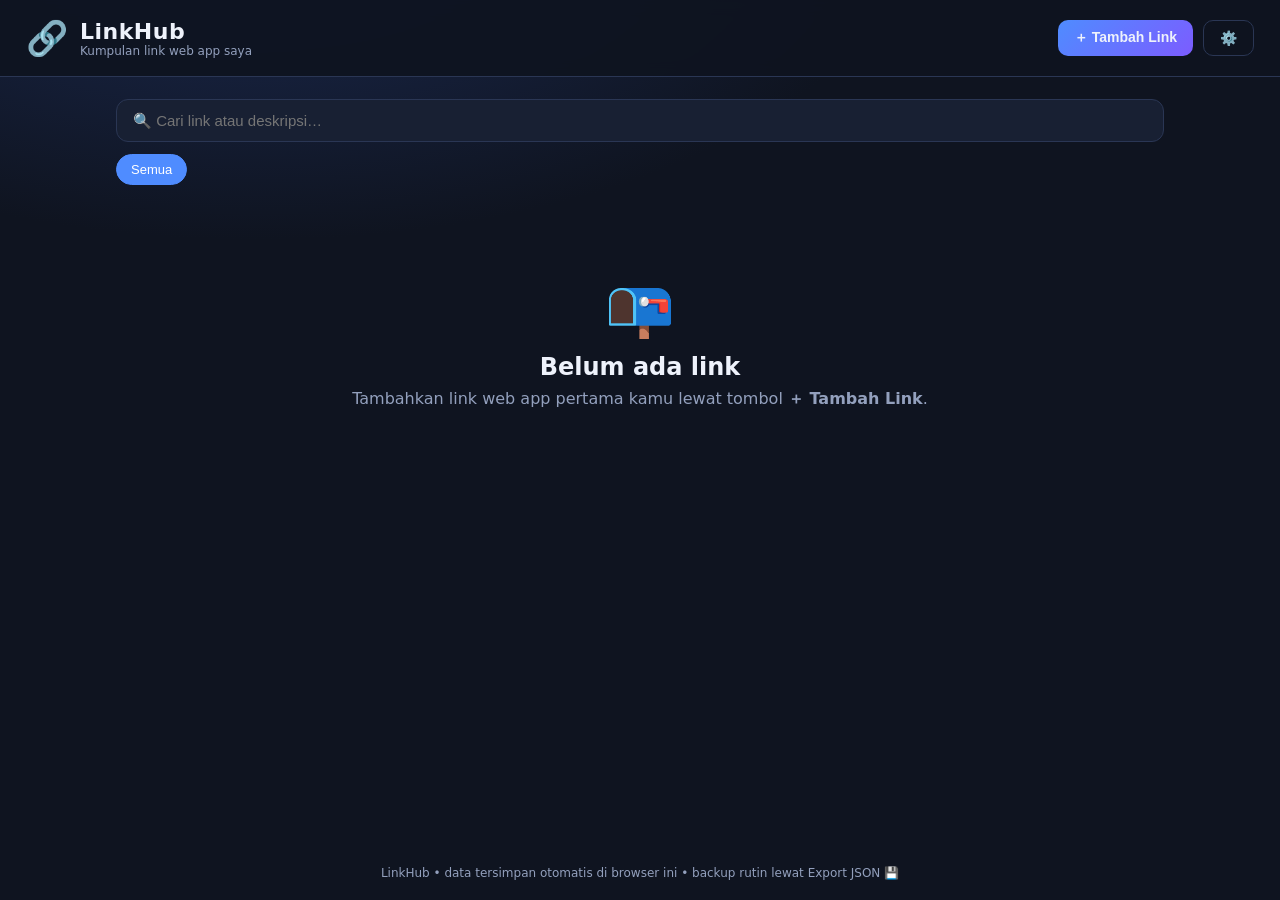
==== index.html @ d2654d08 "LinkHub: dashboard kumpulan link web app" ====
<!DOCTYPE html>
<html lang="id">
<head>
<meta charset="UTF-8">
<meta name="viewport" content="width=device-width, initial-scale=1.0">
<title>LinkHub — Kumpulan Link Web App</title>
<meta name="description" content="Dashboard kumpulan link web app saya">
<link rel="stylesheet" href="styles.css">
</head>
<body>

<header class="topbar">
  <div class="brand">
    <span class="logo">🔗</span>
    <div>
      <h1>LinkHub</h1>
      <p>Kumpulan link web app saya</p>
    </div>
  </div>
  <div class="actions">
    <button id="btnAdd" class="btn primary">＋ Tambah Link</button>
    <div class="menu-wrap">
      <button id="btnMenu" class="btn ghost" title="Pengaturan">⚙️</button>
      <div id="menu" class="dropdown hidden">
        <button id="btnExport">⬇️ Export data (JSON)</button>
        <button id="btnImport">⬆️ Import data (JSON)</button>
        <button id="btnReset" class="danger">🗑️ Reset semua data</button>
      </div>
    </div>
  </div>
</header>

<main>
  <div class="toolbar">
    <input id="search" type="search" placeholder="🔍 Cari link atau deskripsi…" autocomplete="off">
    <div id="chips" class="chips"></div>
  </div>

  <div id="empty" class="empty hidden">
    <div class="empty-icon">📭</div>
    <h2>Belum ada link</h2>
    <p>Tambahkan link web app pertama kamu lewat tombol <b>＋ Tambah Link</b>.</p>
  </div>

  <div id="grid" class="grid"></div>
</main>

<footer>
  <p>LinkHub • data tersimpan otomatis di browser ini • backup rutin lewat Export JSON 💾</p>
</footer>

<!-- Modal tambah / edit -->
<div id="modal" class="modal hidden">
  <div class="modal-card">
    <h2 id="modalTitle">Tambah Link</h2>
    <form id="form" autocomplete="off">
      <label>Nama link <span>*</span>
        <input id="fName" type="text" required maxlength="80" placeholder="cth: Puskesdoc Generator">
      </label>
      <label>URL <span>*</span>
        <input id="fUrl" type="text" required inputmode="url" placeholder="https://…">
      </label>
      <label>Deskripsi
        <textarea id="fDesc" rows="2" maxlength="200" placeholder="Keterangan singkat (opsional)"></textarea>
      </label>
      <div class="row2">
        <label>Kategori
          <input id="fCat" type="text" maxlength="40" placeholder="cth: Kerja" list="catList">
          <datalist id="catList"></datalist>
        </label>
        <label class="check">
          <input id="fPin" type="checkbox"> 📌 Sematkan (pin)
        </label>
      </div>
      <div class="modal-actions">
        <button type="button" id="btnCancel" class="btn ghost">Batal</button>
        <button type="submit" class="btn primary">💾 Simpan</button>
      </div>
    </form>
  </div>
</div>

<input id="fileInput" type="file" accept="application/json" hidden>

<script src="app.js"></script>
</body>
</html>
---- styles.css ----
:root{
  --bg:#0f1420; --card:#182033; --card2:#1f2a44; --line:#2a3654;
  --text:#eef2fb; --muted:#93a0bd; --accent:#4f8cff; --accent2:#7c5cff;
  --danger:#ff6b6b; --radius:14px;
}
*{box-sizing:border-box; margin:0; padding:0}
body{
  background:radial-gradient(1200px 600px at 20% -10%, #1b2a52 0%, var(--bg) 55%) fixed;
  color:var(--text);
  font-family:"Segoe UI",system-ui,-apple-system,sans-serif;
  min-height:100vh; display:flex; flex-direction:column;
}
.topbar{
  display:flex; justify-content:space-between; align-items:center;
  padding:18px 26px; border-bottom:1px solid var(--line);
  position:sticky; top:0; background:rgba(15,20,32,.92); backdrop-filter:blur(8px); z-index:10;
}
.brand{display:flex; gap:12px; align-items:center}
.logo{font-size:34px}
.brand h1{font-size:22px; letter-spacing:.5px}
.brand p{font-size:12px; color:var(--muted)}
.actions{display:flex; gap:10px; align-items:center}
.btn{
  border:1px solid var(--line); background:var(--card); color:var(--text);
  padding:9px 16px; border-radius:10px; font-size:14px; cursor:pointer;
  transition:transform .08s, background .15s;
}
.btn:hover{background:var(--card2)}
.btn:active{transform:scale(.97)}
.btn.primary{
  background:linear-gradient(135deg,var(--accent),var(--accent2));
  border:none; font-weight:600;
}
.btn.ghost{background:transparent}
main{flex:1; padding:22px 26px; max-width:1100px; width:100%; margin:0 auto}
.toolbar{display:flex; flex-direction:column; gap:12px; margin-bottom:20px}
#search{
  padding:12px 16px; border-radius:12px; border:1px solid var(--line);
  background:var(--card); color:var(--text); font-size:15px; width:100%;
}
#search:focus{outline:2px solid var(--accent); border-color:transparent}
.chips{display:flex; gap:8px; flex-wrap:wrap}
.chip{
  padding:7px 14px; border-radius:999px; border:1px solid var(--line);
  background:transparent; color:var(--muted); font-size:13px; cursor:pointer;
}
.chip.active{background:var(--accent); border-color:var(--accent); color:#fff}
.grid{
  display:grid; grid-template-columns:repeat(auto-fill,minmax(270px,1fr)); gap:16px;
}
.card{
  background:var(--card); border:1px solid var(--line); border-radius:var(--radius);
  padding:18px; display:flex; flex-direction:column; gap:10px;
  transition:transform .12s, box-shadow .12s;
}
.card:hover{transform:translateY(-3px); box-shadow:0 8px 24px rgba(79,140,255,.18)}
.card.pinned{border-color:var(--accent)}
.card-head{display:flex; justify-content:space-between; align-items:flex-start; gap:8px}
.card h3{font-size:16px; word-break:break-word}
.card h3 .pin{margin-right:4px}
.card .desc{font-size:13px; color:var(--muted); flex:1; word-break:break-word}
.badge{
  display:inline-block; align-self:flex-start; font-size:11px; padding:4px 10px;
  border-radius:999px; background:rgba(79,140,255,.15); color:#9db9ff;
}
.card-foot{display:flex; justify-content:space-between; align-items:center; margin-top:4px}
.visit{
  display:inline-block; padding:9px 18px; border-radius:10px; text-decoration:none;
  background:linear-gradient(135deg,var(--accent),var(--accent2)); color:#fff;
  font-size:14px; font-weight:600;
}
.hits{font-size:11px; color:var(--muted); margin-top:6px}
.card-tools{position:relative}
.card-tools>button{
  background:transparent; border:none; color:var(--muted); font-size:18px;
  cursor:pointer; padding:4px 8px;
}
.tools-menu{
  position:absolute; right:0; top:100%; background:var(--card2);
  border:1px solid var(--line); border-radius:10px; min-width:130px;
  display:flex; flex-direction:column; z-index:5; overflow:hidden;
}
.tools-menu button{
  background:none; border:none; color:var(--text); text-align:left;
  padding:10px 14px; font-size:13px; cursor:pointer;
}
.tools-menu button:hover{background:var(--line)}
.tools-menu button.danger{color:var(--danger)}
.empty{text-align:center; padding:70px 20px; color:var(--muted)}
.empty-icon{font-size:56px; margin-bottom:12px}
.empty h2{margin-bottom:8px; color:var(--text)}
footer{text-align:center; padding:20px; font-size:12px; color:var(--muted)}
/* dropdown & modal */
.menu-wrap{position:relative}
.dropdown{
  position:absolute; right:0; top:calc(100% + 8px); background:var(--card2);
  border:1px solid var(--line); border-radius:12px; min-width:210px; z-index:20;
  display:flex; flex-direction:column; overflow:hidden;
  box-shadow:0 10px 30px rgba(0,0,0,.4);
}
.dropdown button{
  background:none; border:none; color:var(--text); text-align:left;
  padding:12px 16px; font-size:14px; cursor:pointer;
}
.dropdown button:hover{background:var(--line)}
.dropdown button.danger{color:var(--danger)}
.modal{
  position:fixed; inset:0; background:rgba(5,8,15,.7); backdrop-filter:blur(4px);
  display:flex; align-items:center; justify-content:center; z-index:50; padding:16px;
}
.modal-card{
  background:var(--card); border:1px solid var(--line); border-radius:16px;
  padding:26px; width:100%; max-width:460px;
  box-shadow:0 20px 60px rgba(0,0,0,.5);
}
.modal-card h2{margin-bottom:18px}
.modal-card label{display:block; font-size:13px; color:var(--muted); margin-bottom:14px}
.modal-card label span{color:var(--danger)}
.modal-card input[type=text], .modal-card textarea{
  width:100%; margin-top:6px; padding:11px 13px; border-radius:10px;
  border:1px solid var(--line); background:var(--bg); color:var(--text); font-size:14px;
}
.modal-card input:focus, .modal-card textarea:focus{outline:2px solid var(--accent); border-color:transparent}
.row2{display:flex; gap:14px; align-items:flex-end}
.row2 label{flex:1}
.check{display:flex !important; align-items:center; gap:8px; color:var(--text) !important; white-space:nowrap; padding-bottom:10px}
.modal-actions{display:flex; justify-content:flex-end; gap:10px; margin-top:8px}
.hidden{display:none !important}
@media (max-width:600px){
  .topbar{padding:14px 16px}
  main{padding:16px}
  .brand p{display:none}
}
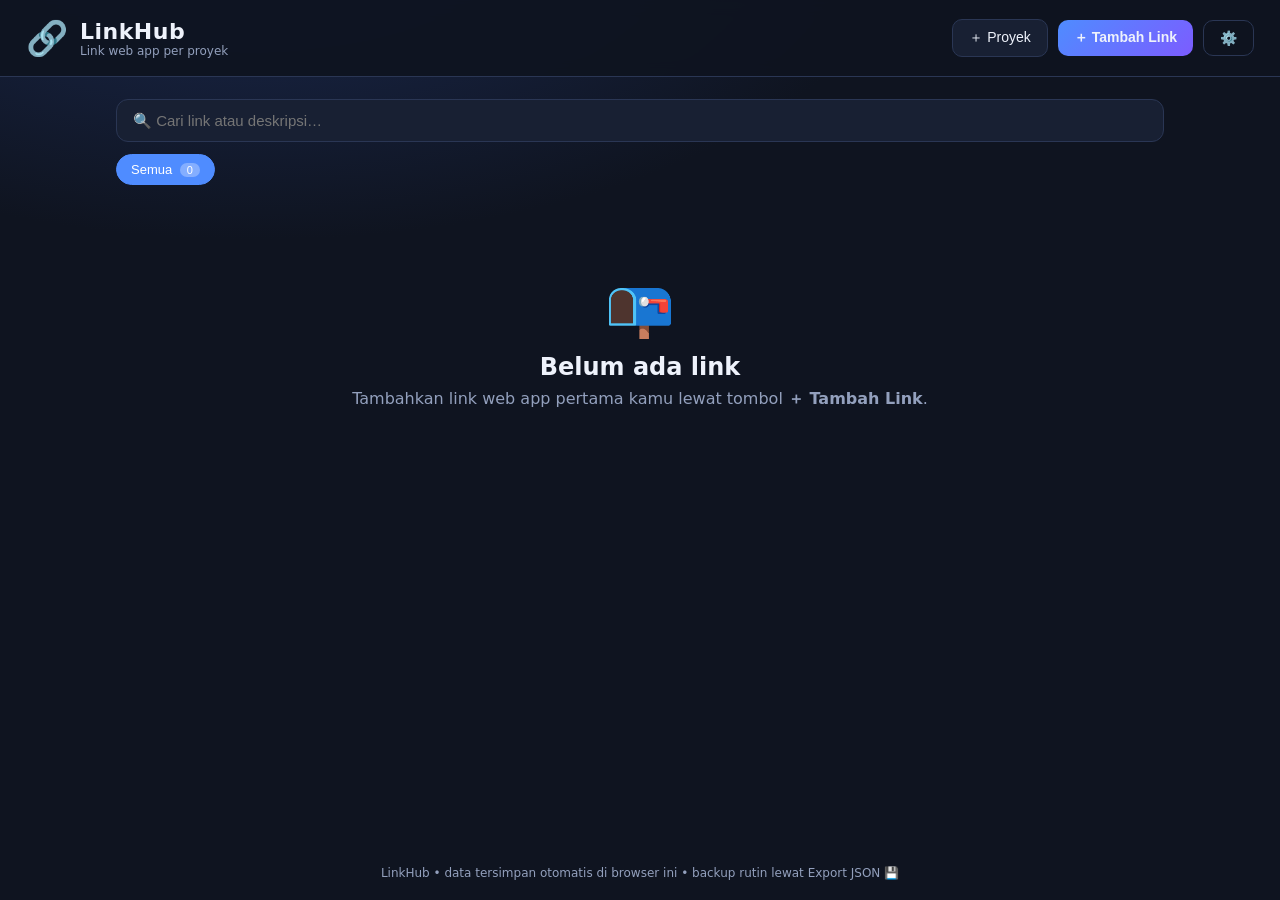
==== commit 30264e7a: "LinkHub v2: proyek sebagai wadah kumpulan link (migrasi kategori otomatis)" ====
--- a/index.html
+++ b/index.html
@@ -4,7 +4,7 @@
 <meta charset="UTF-8">
 <meta name="viewport" content="width=device-width, initial-scale=1.0">
 <title>LinkHub — Kumpulan Link Web App</title>
-<meta name="description" content="Dashboard kumpulan link web app saya">
+<meta name="description" content="Dashboard kumpulan link web app, dikelompokkan per proyek">
 <link rel="stylesheet" href="styles.css">
 </head>
 <body>
@@ -14,14 +14,16 @@
     <span class="logo">🔗</span>
     <div>
       <h1>LinkHub</h1>
-      <p>Kumpulan link web app saya</p>
+      <p>Link web app per proyek</p>
     </div>
   </div>
   <div class="actions">
+    <button id="btnAddProject" class="btn">＋ Proyek</button>
     <button id="btnAdd" class="btn primary">＋ Tambah Link</button>
     <div class="menu-wrap">
       <button id="btnMenu" class="btn ghost" title="Pengaturan">⚙️</button>
       <div id="menu" class="dropdown hidden">
+        <button id="btnManageProjects">📁 Kelola proyek</button>
         <button id="btnExport">⬇️ Export data (JSON)</button>
         <button id="btnImport">⬆️ Import data (JSON)</button>
         <button id="btnReset" class="danger">🗑️ Reset semua data</button>
@@ -38,8 +40,8 @@
 
   <div id="empty" class="empty hidden">
     <div class="empty-icon">📭</div>
-    <h2>Belum ada link</h2>
-    <p>Tambahkan link web app pertama kamu lewat tombol <b>＋ Tambah Link</b>.</p>
+    <h2 id="emptyTitle">Belum ada link</h2>
+    <p id="emptyText">Tambahkan link web app pertama kamu lewat tombol <b>＋ Tambah Link</b>.</p>
   </div>
 
   <div id="grid" class="grid"></div>
@@ -49,10 +51,11 @@
   <p>LinkHub • data tersimpan otomatis di browser ini • backup rutin lewat Export JSON 💾</p>
 </footer>
 
-<!-- Modal tambah / edit -->
+<!-- Modal tambah / edit link -->
 <div id="modal" class="modal hidden">
   <div class="modal-card">
     <h2 id="modalTitle">Tambah Link</h2>
+    <p id="modalSub" class="modal-sub"></p>
     <form id="form" autocomplete="off">
       <label>Nama link <span>*</span>
         <input id="fName" type="text" required maxlength="80" placeholder="cth: Puskesdoc Generator">
@@ -64,9 +67,8 @@
         <textarea id="fDesc" rows="2" maxlength="200" placeholder="Keterangan singkat (opsional)"></textarea>
       </label>
       <div class="row2">
-        <label>Kategori
-          <input id="fCat" type="text" maxlength="40" placeholder="cth: Kerja" list="catList">
-          <datalist id="catList"></datalist>
+        <label>Proyek
+          <select id="fProject"></select>
         </label>
         <label class="check">
           <input id="fPin" type="checkbox"> 📌 Sematkan (pin)
@@ -80,6 +82,36 @@
   </div>
 </div>
 
+<!-- Modal tambah / edit proyek -->
+<div id="pmodal" class="modal hidden">
+  <div class="modal-card">
+    <h2 id="pmodalTitle">Tambah Proyek</h2>
+    <form id="pform" autocomplete="off">
+      <label>Nama proyek <span>*</span>
+        <input id="pName" type="text" required maxlength="60" placeholder="cth: Kerja Puskesmas">
+      </label>
+      <label>Deskripsi
+        <textarea id="pDesc" rows="2" maxlength="200" placeholder="Keterangan singkat (opsional)"></textarea>
+      </label>
+      <div class="modal-actions">
+        <button type="button" id="pbtnCancel" class="btn ghost">Batal</button>
+        <button type="submit" class="btn primary">💾 Simpan</button>
+      </div>
+    </form>
+  </div>
+</div>
+
+<!-- Modal kelola proyek -->
+<div id="mmodal" class="modal hidden">
+  <div class="modal-card wide">
+    <h2>Kelola Proyek</h2>
+    <div id="projectList" class="project-list"></div>
+    <div class="modal-actions">
+      <button id="mbtnClose" class="btn primary">Tutup</button>
+    </div>
+  </div>
+</div>
+
 <input id="fileInput" type="file" accept="application/json" hidden>
 
 <script src="app.js"></script>
--- a/styles.css
+++ b/styles.css
@@ -116,11 +116,29 @@
 .modal-card h2{margin-bottom:18px}
 .modal-card label{display:block; font-size:13px; color:var(--muted); margin-bottom:14px}
 .modal-card label span{color:var(--danger)}
-.modal-card input[type=text], .modal-card textarea{
+.modal-card input[type=text], .modal-card textarea, .modal-card select{
   width:100%; margin-top:6px; padding:11px 13px; border-radius:10px;
   border:1px solid var(--line); background:var(--bg); color:var(--text); font-size:14px;
 }
-.modal-card input:focus, .modal-card textarea:focus{outline:2px solid var(--accent); border-color:transparent}
+.modal-card input:focus, .modal-card textarea:focus, .modal-card select:focus{outline:2px solid var(--accent); border-color:transparent}
+.modal-sub{font-size:13px; color:var(--muted); margin:-10px 0 14px}
+.modal-card.wide{max-width:560px}
+.project-list{display:flex; flex-direction:column; gap:10px; margin-bottom:16px; max-height:50vh; overflow-y:auto}
+.proj-row{
+  display:flex; justify-content:space-between; align-items:center; gap:10px;
+  background:var(--bg); border:1px solid var(--line); border-radius:10px; padding:12px 14px;
+}
+.proj-info b{display:block; margin-bottom:2px}
+.proj-btns{display:flex; gap:6px; flex-shrink:0}
+.btn.sm{padding:6px 10px; font-size:12px; border-radius:8px}
+.btn.sm.danger{color:var(--danger)}
+.muted{color:var(--muted)}
+.muted.small{font-size:12px; margin-top:2px}
+.cnt{
+  display:inline-block; min-width:20px; text-align:center; font-size:11px;
+  background:rgba(255,255,255,.15); border-radius:999px; padding:1px 6px; margin-left:4px;
+}
+.chip.active .cnt{background:rgba(255,255,255,.3)}
 .row2{display:flex; gap:14px; align-items:flex-end}
 .row2 label{flex:1}
 .check{display:flex !important; align-items:center; gap:8px; color:var(--text) !important; white-space:nowrap; padding-bottom:10px}
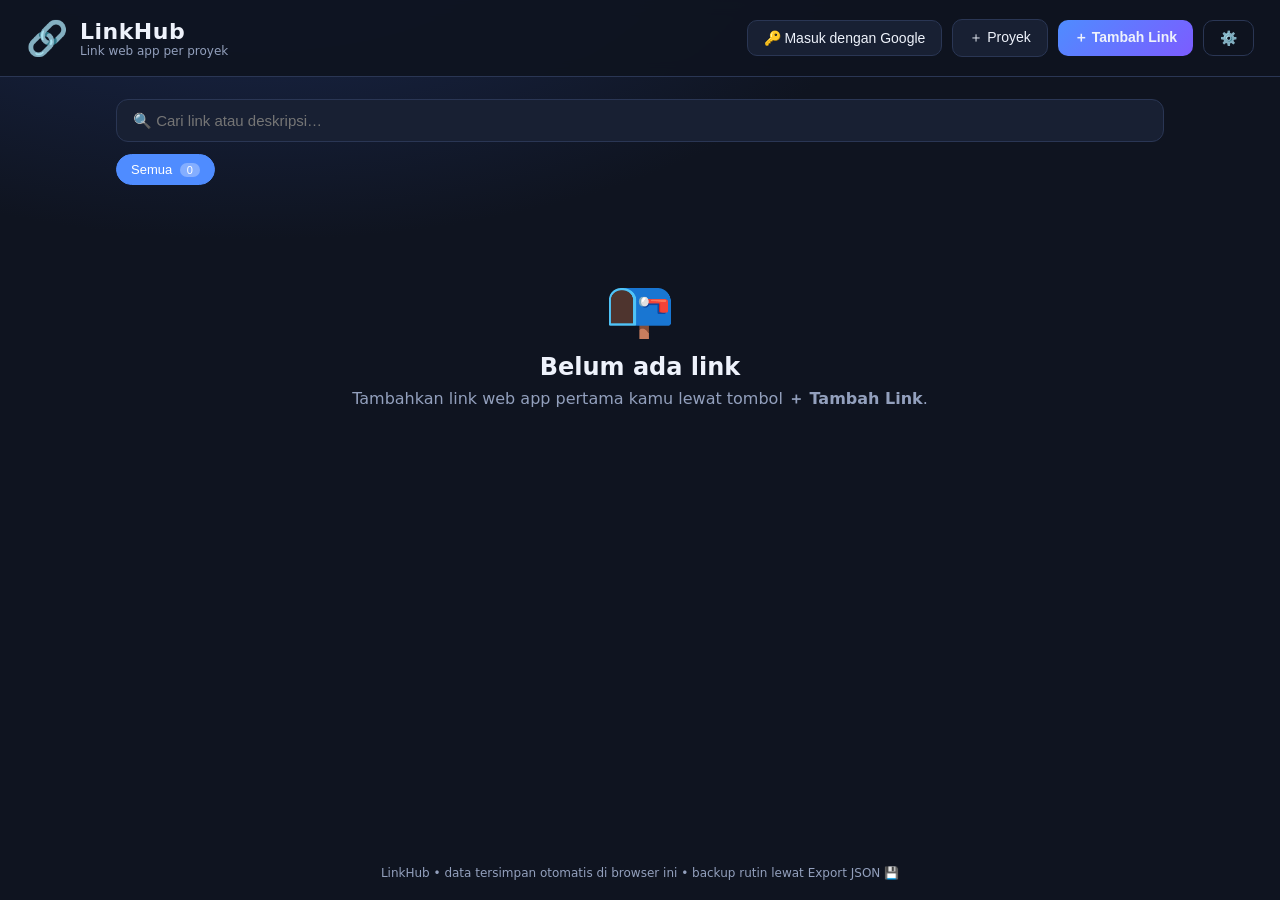
==== commit d90b55ba: "LinkHub v3: login Google + sinkron otomatis ke Drive (backup linkhub-backup.json)" ====
--- a/index.html
+++ b/index.html
@@ -6,6 +6,7 @@
 <title>LinkHub — Kumpulan Link Web App</title>
 <meta name="description" content="Dashboard kumpulan link web app, dikelompokkan per proyek">
 <link rel="stylesheet" href="styles.css">
+<script src="https://accounts.google.com/gsi/client" async defer></script>
 </head>
 <body>
 
@@ -18,12 +19,14 @@
     </div>
   </div>
   <div class="actions">
+    <div id="authArea"></div>
     <button id="btnAddProject" class="btn">＋ Proyek</button>
     <button id="btnAdd" class="btn primary">＋ Tambah Link</button>
     <div class="menu-wrap">
       <button id="btnMenu" class="btn ghost" title="Pengaturan">⚙️</button>
       <div id="menu" class="dropdown hidden">
         <button id="btnManageProjects">📁 Kelola proyek</button>
+        <button id="btnSyncNow">🔄 Sinkronkan sekarang</button>
         <button id="btnExport">⬇️ Export data (JSON)</button>
         <button id="btnImport">⬆️ Import data (JSON)</button>
         <button id="btnReset" class="danger">🗑️ Reset semua data</button>
@@ -114,6 +117,7 @@
 
 <input id="fileInput" type="file" accept="application/json" hidden>
 
+<script src="sync.js"></script>
 <script src="app.js"></script>
 </body>
 </html>
--- a/styles.css
+++ b/styles.css
@@ -139,6 +139,21 @@
   background:rgba(255,255,255,.15); border-radius:999px; padding:1px 6px; margin-left:4px;
 }
 .chip.active .cnt{background:rgba(255,255,255,.3)}
+/* auth / sync */
+#authArea{display:flex; align-items:center}
+#authArea .btn{white-space:nowrap}
+.user-chip{
+  display:flex; align-items:center; gap:8px;
+  background:var(--card); border:1px solid var(--line);
+  border-radius:999px; padding:5px 8px 5px 5px; font-size:13px;
+}
+.user-chip .avatar{width:28px; height:28px; border-radius:50%}
+.user-chip .uname{max-width:150px; overflow:hidden; text-overflow:ellipsis; white-space:nowrap}
+.sync-dot{font-size:12px}
+.user-chip .btn.sm{border:none; background:transparent; color:var(--muted); padding:4px 8px}
+@media (max-width:600px){
+  .user-chip .uname{display:none}
+}
 .row2{display:flex; gap:14px; align-items:flex-end}
 .row2 label{flex:1}
 .check{display:flex !important; align-items:center; gap:8px; color:var(--text) !important; white-space:nowrap; padding-bottom:10px}
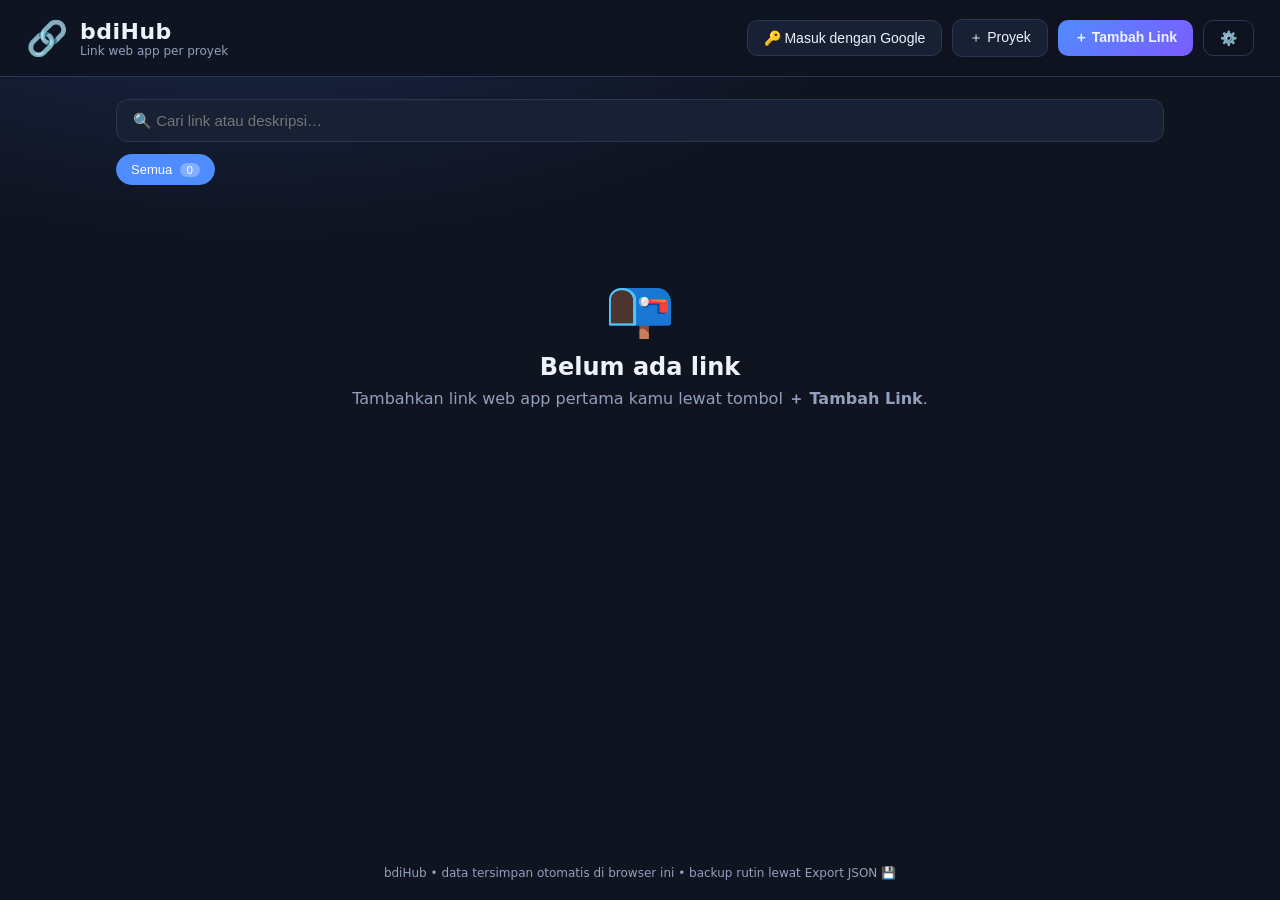
==== commit 5dcedbfd: "Rename LinkHub -> bdiHub (branding + migrasi localStorage & backup Drive)" ====
--- a/index.html
+++ b/index.html
@@ -3,7 +3,7 @@
 <head>
 <meta charset="UTF-8">
 <meta name="viewport" content="width=device-width, initial-scale=1.0">
-<title>LinkHub — Kumpulan Link Web App</title>
+<title>bdiHub — Kumpulan Link Web App</title>
 <meta name="description" content="Dashboard kumpulan link web app, dikelompokkan per proyek">
 <link rel="stylesheet" href="styles.css">
 <script src="https://accounts.google.com/gsi/client" async defer></script>
@@ -14,7 +14,7 @@
   <div class="brand">
     <span class="logo">🔗</span>
     <div>
-      <h1>LinkHub</h1>
+      <h1>bdiHub</h1>
       <p>Link web app per proyek</p>
     </div>
   </div>
@@ -51,7 +51,7 @@
 </main>
 
 <footer>
-  <p>LinkHub • data tersimpan otomatis di browser ini • backup rutin lewat Export JSON 💾</p>
+  <p>bdiHub • data tersimpan otomatis di browser ini • backup rutin lewat Export JSON 💾</p>
 </footer>
 
 <!-- Modal tambah / edit link -->
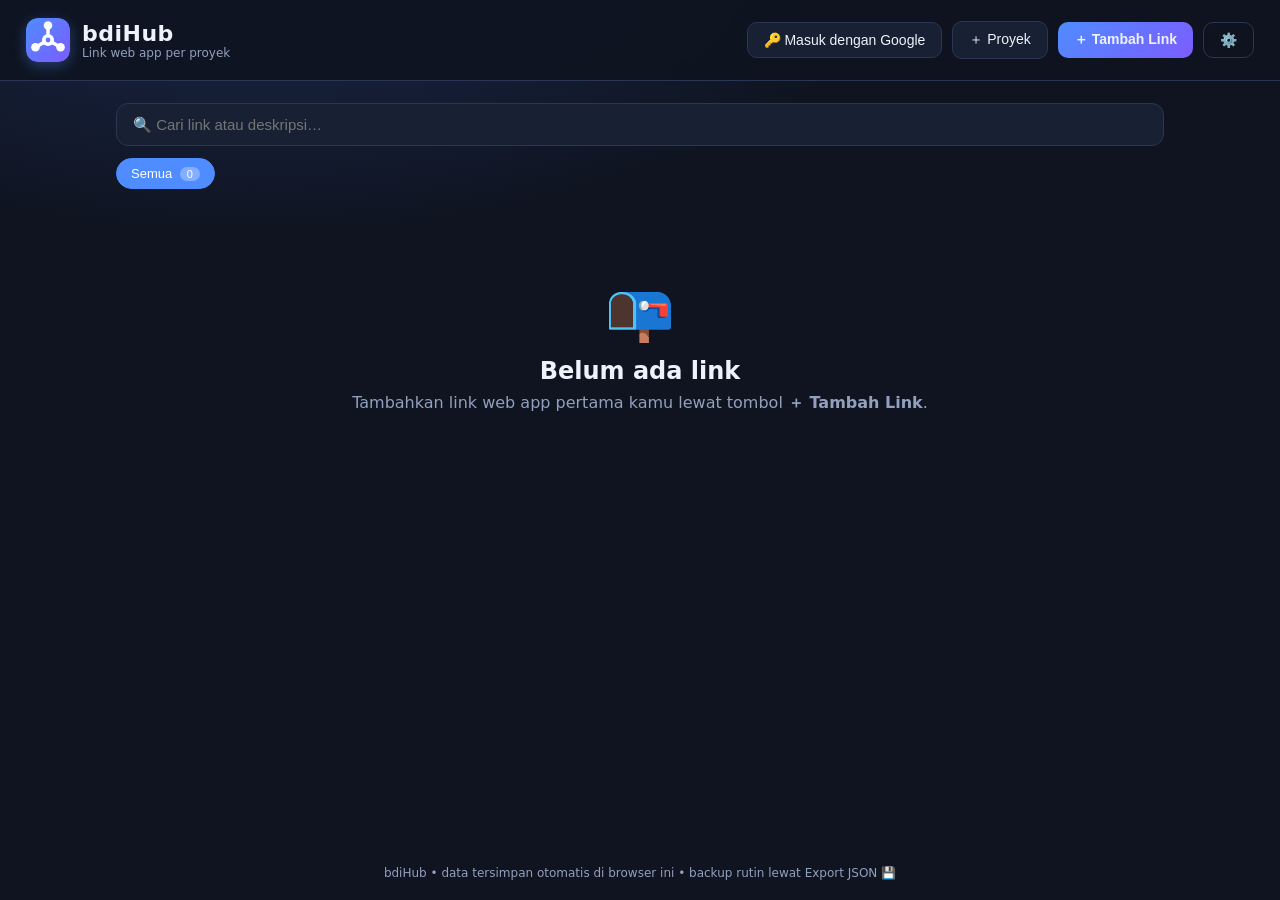
==== commit 2fbbaad7: "Tambah logo bdiHub (logo.svg) + favicon tab" ====
--- a/index.html
+++ b/index.html
@@ -5,6 +5,7 @@
 <meta name="viewport" content="width=device-width, initial-scale=1.0">
 <title>bdiHub — Kumpulan Link Web App</title>
 <meta name="description" content="Dashboard kumpulan link web app, dikelompokkan per proyek">
+<link rel="icon" type="image/svg+xml" href="logo.svg">
 <link rel="stylesheet" href="styles.css">
 <script src="https://accounts.google.com/gsi/client" async defer></script>
 </head>
@@ -12,7 +13,7 @@
 
 <header class="topbar">
   <div class="brand">
-    <span class="logo">🔗</span>
+    <img src="logo.svg" alt="bdiHub" class="logo-img">
     <div>
       <h1>bdiHub</h1>
       <p>Link web app per proyek</p>
--- a/styles.css
+++ b/styles.css
@@ -16,6 +16,7 @@
   position:sticky; top:0; background:rgba(15,20,32,.92); backdrop-filter:blur(8px); z-index:10;
 }
 .brand{display:flex; gap:12px; align-items:center}
+.logo-img{width:44px; height:44px; border-radius:12px; box-shadow:0 4px 14px rgba(79,140,255,.35)}
 .logo{font-size:34px}
 .brand h1{font-size:22px; letter-spacing:.5px}
 .brand p{font-size:12px; color:var(--muted)}
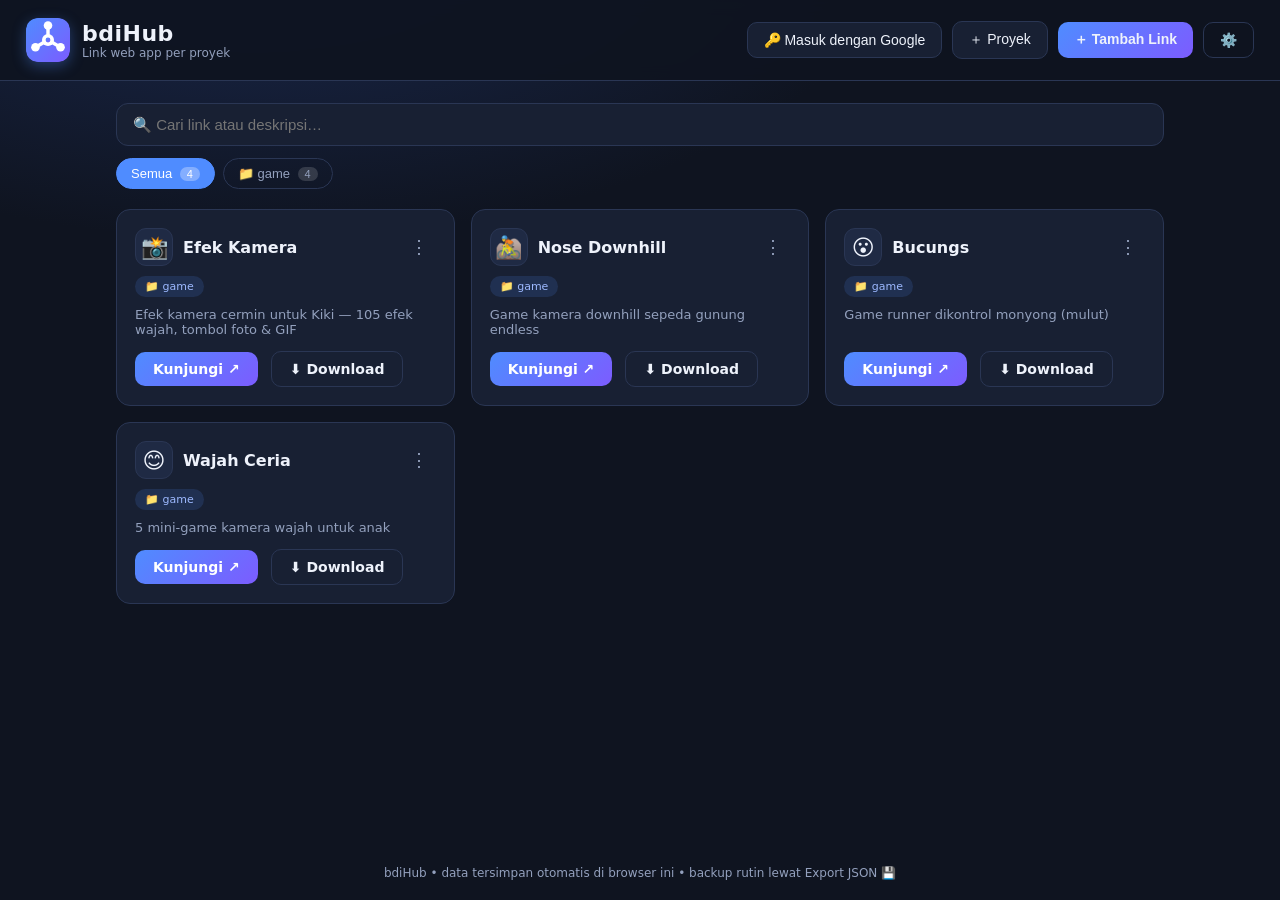
==== commit 3e612f43: "Icon game + 'Simpan' jadi 'Download' + upload file opsional di Tambah Link" ====
--- a/index.html
+++ b/index.html
@@ -64,8 +64,13 @@
       <label>Nama link <span>*</span>
         <input id="fName" type="text" required maxlength="80" placeholder="cth: Puskesdoc Generator">
       </label>
-      <label>URL <span>*</span>
-        <input id="fUrl" type="text" required inputmode="url" placeholder="https://…">
+      <label>URL <span class="muted small">(isi URL atau upload file)</span>
+        <input id="fUrl" type="text" inputmode="url" placeholder="https://…">
+      </label>
+      <label>Upload file (opsional)
+        <input id="fFile" type="file" accept=".html,.htm,.pdf,.txt,.json,.zip,.png,.jpg,.jpeg">
+        <span id="fFileInfo" class="muted small"></span>
+        <button type="button" id="fFileClear" class="btn sm ghost hidden">✕ Hapus file terlampir</button>
       </label>
       <label>Deskripsi
         <textarea id="fDesc" rows="2" maxlength="200" placeholder="Keterangan singkat (opsional)"></textarea>
--- a/styles.css
+++ b/styles.css
@@ -56,8 +56,14 @@
 }
 .card:hover{transform:translateY(-3px); box-shadow:0 8px 24px rgba(79,140,255,.18)}
 .card.pinned{border-color:var(--accent)}
-.card-head{display:flex; justify-content:space-between; align-items:flex-start; gap:8px}
-.card h3{font-size:16px; word-break:break-word}
+.card-head{display:flex; justify-content:space-between; align-items:center; gap:10px}
+.card h3{font-size:16px; word-break:break-word; flex:1}
+.favwrap{
+  position:relative; width:38px; height:38px; flex-shrink:0;
+  display:flex; align-items:center; justify-content:center; font-size:22px;
+  background:var(--card2); border:1px solid var(--line); border-radius:11px; overflow:hidden;
+}
+.favwrap .fav{position:absolute; inset:0; width:100%; height:100%; object-fit:contain; background:var(--card2)}
 .card h3 .pin{margin-right:4px}
 .card .desc{font-size:13px; color:var(--muted); flex:1; word-break:break-word}
 .badge{
@@ -70,6 +76,7 @@
   background:linear-gradient(135deg,var(--accent),var(--accent2)); color:#fff;
   font-size:14px; font-weight:600;
 }
+.visit.dl{background:transparent; border:1px solid var(--line); color:var(--text); margin-left:8px; cursor:pointer; font-family:inherit}
 .hits{font-size:11px; color:var(--muted); margin-top:6px}
 .card-tools{position:relative}
 .card-tools>button{
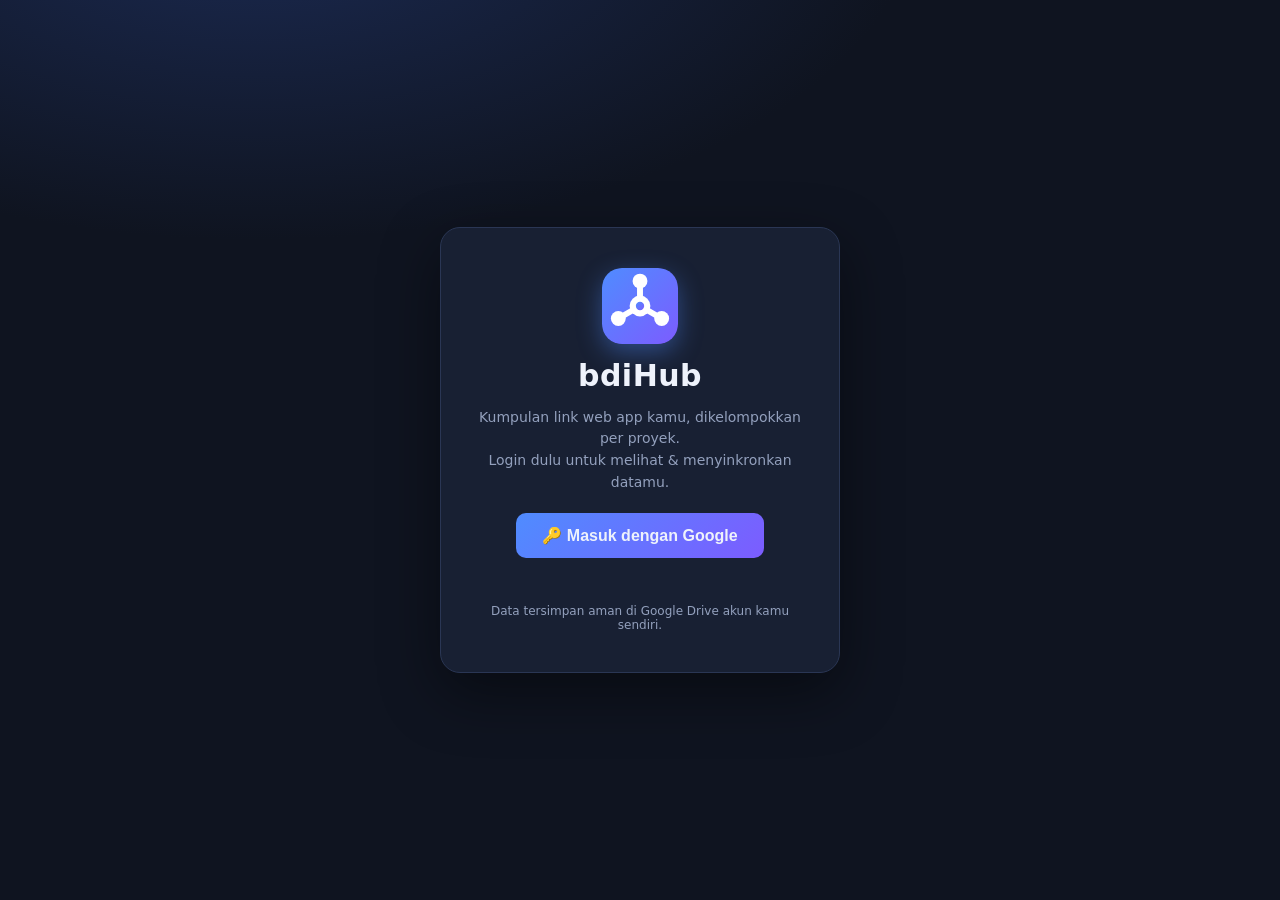
==== commit ea40be7e: "Login gate + persistent session + merge-safe sync - Hub hanya tampil setelah login (layar login khus" ====
--- a/index.html
+++ b/index.html
@@ -11,6 +11,19 @@
 </head>
 <body>
 
+<!-- Layar login: hub hanya tampil setelah login -->
+<div id="loginScreen" class="login-screen">
+  <div class="login-card">
+    <img src="logo.svg" alt="bdiHub" class="login-logo">
+    <h1>bdiHub</h1>
+    <p class="login-tag">Kumpulan link web app kamu, dikelompokkan per proyek.<br>Login dulu untuk melihat &amp; menyinkronkan datamu.</p>
+    <button id="btnLoginMain" class="btn primary login-btn">🔑 Masuk dengan Google</button>
+    <p id="loginStatus" class="login-status"></p>
+    <p class="login-note">Data tersimpan aman di Google Drive akun kamu sendiri.</p>
+  </div>
+</div>
+
+<div id="appScreen" class="hidden">
 <header class="topbar">
   <div class="brand">
     <img src="logo.svg" alt="bdiHub" class="logo-img">
@@ -52,8 +65,9 @@
 </main>
 
 <footer>
-  <p>bdiHub • data tersimpan otomatis di browser ini • backup rutin lewat Export JSON 💾</p>
+  <p>bdiHub • data tersimpan &amp; tersinkron otomatis ke Google Drive kamu 🔄</p>
 </footer>
+</div><!-- /#appScreen -->
 
 <!-- Modal tambah / edit link -->
 <div id="modal" class="modal hidden">
--- a/styles.css
+++ b/styles.css
@@ -166,6 +166,20 @@
 .row2 label{flex:1}
 .check{display:flex !important; align-items:center; gap:8px; color:var(--text) !important; white-space:nowrap; padding-bottom:10px}
 .modal-actions{display:flex; justify-content:flex-end; gap:10px; margin-top:8px}
+/* layar login */
+.login-screen{min-height:100vh; display:flex; align-items:center; justify-content:center; padding:20px}
+.login-card{
+  background:var(--card); border:1px solid var(--line); border-radius:20px;
+  padding:40px 34px; max-width:400px; width:100%; text-align:center;
+  box-shadow:0 20px 60px rgba(0,0,0,.45);
+  display:flex; flex-direction:column; align-items:center; gap:14px;
+}
+.login-logo{width:76px; height:76px; border-radius:20px; box-shadow:0 8px 24px rgba(79,140,255,.4)}
+.login-card h1{font-size:30px; letter-spacing:.5px}
+.login-tag{color:var(--muted); font-size:14px; line-height:1.55}
+.login-btn{font-size:16px; padding:13px 26px; margin-top:6px}
+.login-status{font-size:13px; color:var(--accent); min-height:18px}
+.login-note{font-size:12px; color:var(--muted)}
 .hidden{display:none !important}
 @media (max-width:600px){
   .topbar{padding:14px 16px}
